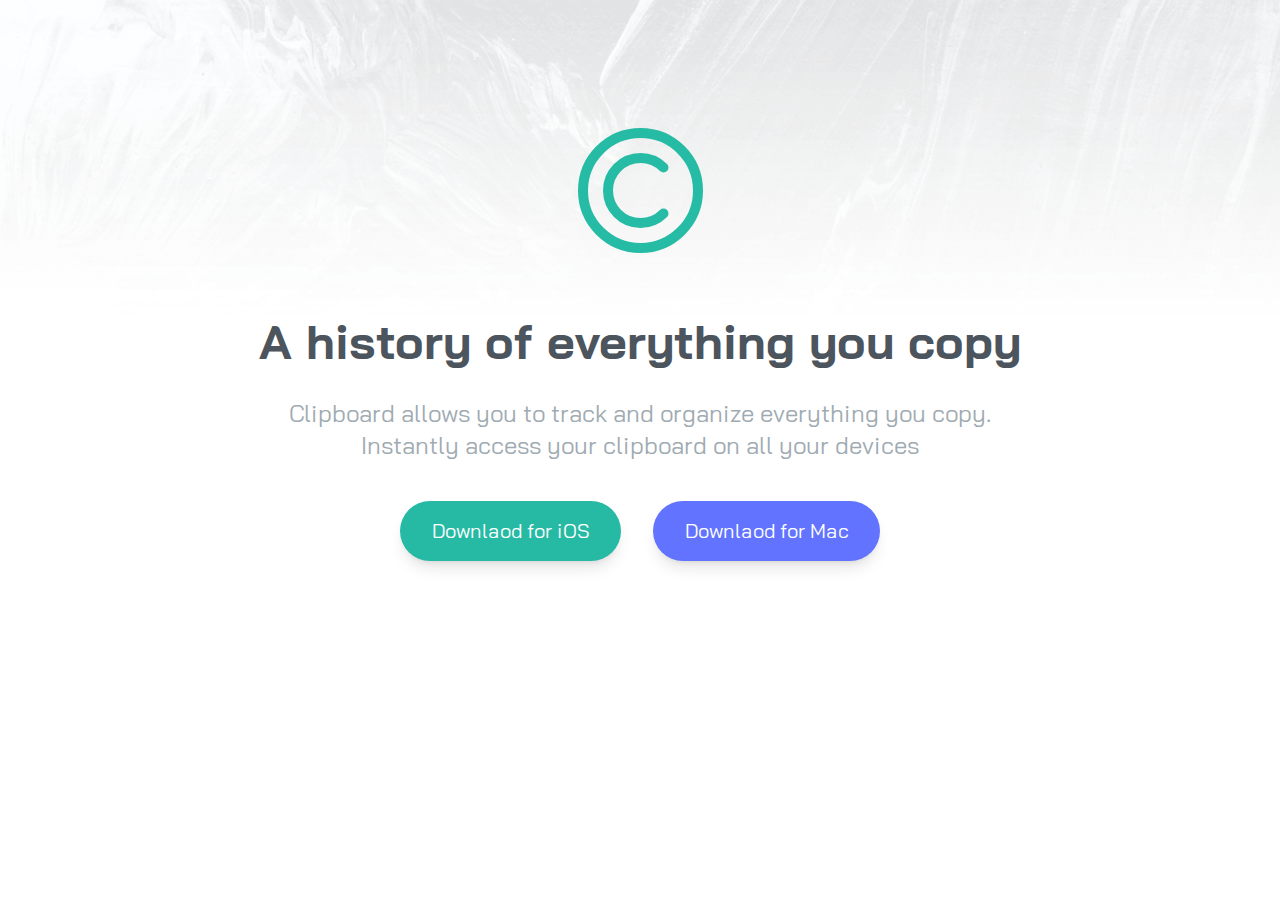
==== clipboard-app/index.html @ 3f44d4ac "Finished hero section of clipboard app" ====
<!doctype html>
<html lang="en">
<head>
    <meta charset="UTF-8">
    <meta name="viewport"
          content="width=device-width, user-scalable=no, initial-scale=1.0, maximum-scale=1.0, minimum-scale=1.0">
    <meta http-equiv="X-UA-Compatible" content="ie=edge">
    <link
            href="https://fonts.googleapis.com/css2?family=Bai+Jamjuree:wght@400;600&display=swap"
            rel="stylesheet"
    />
    <link rel="stylesheet" href="./css/style.css">
    <title>Document</title>
</head>
<body>

<!-- Hero Section -->
<section id="hero">

    <div class="max-w-6xl px-10 pt-16 mb-40 text-center mx-auto">
        <img src="./images/logo.svg" alt="" class="mx-auto my-16">

        <h3 class="mb-8 text-4xl text-center text-darkGrayishBlue font-bold md:text-5xl">A history of everything you
            copy</h3>

        <p class="max-w-3xl mx-auto mb-10 text-2xl text-grayishBlue">
            Clipboard allows you to track and organize
            everything you copy. Instantly access your clipboard on all your
            devices
        </p>

        <!-- Hero Actions Container -->
        <div class="flex flex-col space-y-8 items-center justify-center md:flex-row md:space-y-0 md:space-x-8">
            <a href="#"
               class="w-full md:w-auto px-8 py-4 rounded-full shadow-lg bg-strongCyan text-white text-xl hover:opacity-80 duration-200">
                Downlaod for iOS
            </a>
            <a href="#"
               class="w-full md:w-auto px-8 py-4 rounded-full shadow-lg bg-lightBlue text-white text-xl hover:opacity-80 duration-200">
                Downlaod for Mac
            </a>
        </div>
    </div>


</section>

</body>
</html>
---- clipboard-app/css/style.css ----
/*
! tailwindcss v3.3.1 | MIT License | https://tailwindcss.com
*/

/*
1. Prevent padding and border from affecting element width. (https://github.com/mozdevs/cssremedy/issues/4)
2. Allow adding a border to an element by just adding a border-width. (https://github.com/tailwindcss/tailwindcss/pull/116)
*/

*,
::before,
::after {
  box-sizing: border-box;
  /* 1 */
  border-width: 0;
  /* 2 */
  border-style: solid;
  /* 2 */
  border-color: #e5e7eb;
  /* 2 */
}

::before,
::after {
  --tw-content: '';
}

/*
1. Use a consistent sensible line-height in all browsers.
2. Prevent adjustments of font size after orientation changes in iOS.
3. Use a more readable tab size.
4. Use the user's configured `sans` font-family by default.
5. Use the user's configured `sans` font-feature-settings by default.
6. Use the user's configured `sans` font-variation-settings by default.
*/

html {
  line-height: 1.5;
  /* 1 */
  -webkit-text-size-adjust: 100%;
  /* 2 */
  -moz-tab-size: 4;
  /* 3 */
  -o-tab-size: 4;
     tab-size: 4;
  /* 3 */
  font-family: Bai Jamjuree, sans-serif;
  /* 4 */
  font-feature-settings: normal;
  /* 5 */
  font-variation-settings: normal;
  /* 6 */
}

/*
1. Remove the margin in all browsers.
2. Inherit line-height from `html` so users can set them as a class directly on the `html` element.
*/

body {
  margin: 0;
  /* 1 */
  line-height: inherit;
  /* 2 */
}

/*
1. Add the correct height in Firefox.
2. Correct the inheritance of border color in Firefox. (https://bugzilla.mozilla.org/show_bug.cgi?id=190655)
3. Ensure horizontal rules are visible by default.
*/

hr {
  height: 0;
  /* 1 */
  color: inherit;
  /* 2 */
  border-top-width: 1px;
  /* 3 */
}

/*
Add the correct text decoration in Chrome, Edge, and Safari.
*/

abbr:where([title]) {
  -webkit-text-decoration: underline dotted;
          text-decoration: underline dotted;
}

/*
Remove the default font size and weight for headings.
*/

h1,
h2,
h3,
h4,
h5,
h6 {
  font-size: inherit;
  font-weight: inherit;
}

/*
Reset links to optimize for opt-in styling instead of opt-out.
*/

a {
  color: inherit;
  text-decoration: inherit;
}

/*
Add the correct font weight in Edge and Safari.
*/

b,
strong {
  font-weight: bolder;
}

/*
1. Use the user's configured `mono` font family by default.
2. Correct the odd `em` font sizing in all browsers.
*/

code,
kbd,
samp,
pre {
  font-family: ui-monospace, SFMono-Regular, Menlo, Monaco, Consolas, "Liberation Mono", "Courier New", monospace;
  /* 1 */
  font-size: 1em;
  /* 2 */
}

/*
Add the correct font size in all browsers.
*/

small {
  font-size: 80%;
}

/*
Prevent `sub` and `sup` elements from affecting the line height in all browsers.
*/

sub,
sup {
  font-size: 75%;
  line-height: 0;
  position: relative;
  vertical-align: baseline;
}

sub {
  bottom: -0.25em;
}

sup {
  top: -0.5em;
}

/*
1. Remove text indentation from table contents in Chrome and Safari. (https://bugs.chromium.org/p/chromium/issues/detail?id=999088, https://bugs.webkit.org/show_bug.cgi?id=201297)
2. Correct table border color inheritance in all Chrome and Safari. (https://bugs.chromium.org/p/chromium/issues/detail?id=935729, https://bugs.webkit.org/show_bug.cgi?id=195016)
3. Remove gaps between table borders by default.
*/

table {
  text-indent: 0;
  /* 1 */
  border-color: inherit;
  /* 2 */
  border-collapse: collapse;
  /* 3 */
}

/*
1. Change the font styles in all browsers.
2. Remove the margin in Firefox and Safari.
3. Remove default padding in all browsers.
*/

button,
input,
optgroup,
select,
textarea {
  font-family: inherit;
  /* 1 */
  font-size: 100%;
  /* 1 */
  font-weight: inherit;
  /* 1 */
  line-height: inherit;
  /* 1 */
  color: inherit;
  /* 1 */
  margin: 0;
  /* 2 */
  padding: 0;
  /* 3 */
}

/*
Remove the inheritance of text transform in Edge and Firefox.
*/

button,
select {
  text-transform: none;
}

/*
1. Correct the inability to style clickable types in iOS and Safari.
2. Remove default button styles.
*/

button,
[type='button'],
[type='reset'],
[type='submit'] {
  -webkit-appearance: button;
  /* 1 */
  background-color: transparent;
  /* 2 */
  background-image: none;
  /* 2 */
}

/*
Use the modern Firefox focus style for all focusable elements.
*/

:-moz-focusring {
  outline: auto;
}

/*
Remove the additional `:invalid` styles in Firefox. (https://github.com/mozilla/gecko-dev/blob/2f9eacd9d3d995c937b4251a5557d95d494c9be1/layout/style/res/forms.css#L728-L737)
*/

:-moz-ui-invalid {
  box-shadow: none;
}

/*
Add the correct vertical alignment in Chrome and Firefox.
*/

progress {
  vertical-align: baseline;
}

/*
Correct the cursor style of increment and decrement buttons in Safari.
*/

::-webkit-inner-spin-button,
::-webkit-outer-spin-button {
  height: auto;
}

/*
1. Correct the odd appearance in Chrome and Safari.
2. Correct the outline style in Safari.
*/

[type='search'] {
  -webkit-appearance: textfield;
  /* 1 */
  outline-offset: -2px;
  /* 2 */
}

/*
Remove the inner padding in Chrome and Safari on macOS.
*/

::-webkit-search-decoration {
  -webkit-appearance: none;
}

/*
1. Correct the inability to style clickable types in iOS and Safari.
2. Change font properties to `inherit` in Safari.
*/

::-webkit-file-upload-button {
  -webkit-appearance: button;
  /* 1 */
  font: inherit;
  /* 2 */
}

/*
Add the correct display in Chrome and Safari.
*/

summary {
  display: list-item;
}

/*
Removes the default spacing and border for appropriate elements.
*/

blockquote,
dl,
dd,
h1,
h2,
h3,
h4,
h5,
h6,
hr,
figure,
p,
pre {
  margin: 0;
}

fieldset {
  margin: 0;
  padding: 0;
}

legend {
  padding: 0;
}

ol,
ul,
menu {
  list-style: none;
  margin: 0;
  padding: 0;
}

/*
Prevent resizing textareas horizontally by default.
*/

textarea {
  resize: vertical;
}

/*
1. Reset the default placeholder opacity in Firefox. (https://github.com/tailwindlabs/tailwindcss/issues/3300)
2. Set the default placeholder color to the user's configured gray 400 color.
*/

input::-moz-placeholder, textarea::-moz-placeholder {
  opacity: 1;
  /* 1 */
  color: #9ca3af;
  /* 2 */
}

input::placeholder,
textarea::placeholder {
  opacity: 1;
  /* 1 */
  color: #9ca3af;
  /* 2 */
}

/*
Set the default cursor for buttons.
*/

button,
[role="button"] {
  cursor: pointer;
}

/*
Make sure disabled buttons don't get the pointer cursor.
*/

:disabled {
  cursor: default;
}

/*
1. Make replaced elements `display: block` by default. (https://github.com/mozdevs/cssremedy/issues/14)
2. Add `vertical-align: middle` to align replaced elements more sensibly by default. (https://github.com/jensimmons/cssremedy/issues/14#issuecomment-634934210)
   This can trigger a poorly considered lint error in some tools but is included by design.
*/

img,
svg,
video,
canvas,
audio,
iframe,
embed,
object {
  display: block;
  /* 1 */
  vertical-align: middle;
  /* 2 */
}

/*
Constrain images and videos to the parent width and preserve their intrinsic aspect ratio. (https://github.com/mozdevs/cssremedy/issues/14)
*/

img,
video {
  max-width: 100%;
  height: auto;
}

/* Make elements with the HTML hidden attribute stay hidden by default */

[hidden] {
  display: none;
}

*, ::before, ::after {
  --tw-border-spacing-x: 0;
  --tw-border-spacing-y: 0;
  --tw-translate-x: 0;
  --tw-translate-y: 0;
  --tw-rotate: 0;
  --tw-skew-x: 0;
  --tw-skew-y: 0;
  --tw-scale-x: 1;
  --tw-scale-y: 1;
  --tw-pan-x:  ;
  --tw-pan-y:  ;
  --tw-pinch-zoom:  ;
  --tw-scroll-snap-strictness: proximity;
  --tw-ordinal:  ;
  --tw-slashed-zero:  ;
  --tw-numeric-figure:  ;
  --tw-numeric-spacing:  ;
  --tw-numeric-fraction:  ;
  --tw-ring-inset:  ;
  --tw-ring-offset-width: 0px;
  --tw-ring-offset-color: #fff;
  --tw-ring-color: rgb(59 130 246 / 0.5);
  --tw-ring-offset-shadow: 0 0 #0000;
  --tw-ring-shadow: 0 0 #0000;
  --tw-shadow: 0 0 #0000;
  --tw-shadow-colored: 0 0 #0000;
  --tw-blur:  ;
  --tw-brightness:  ;
  --tw-contrast:  ;
  --tw-grayscale:  ;
  --tw-hue-rotate:  ;
  --tw-invert:  ;
  --tw-saturate:  ;
  --tw-sepia:  ;
  --tw-drop-shadow:  ;
  --tw-backdrop-blur:  ;
  --tw-backdrop-brightness:  ;
  --tw-backdrop-contrast:  ;
  --tw-backdrop-grayscale:  ;
  --tw-backdrop-hue-rotate:  ;
  --tw-backdrop-invert:  ;
  --tw-backdrop-opacity:  ;
  --tw-backdrop-saturate:  ;
  --tw-backdrop-sepia:  ;
}

::backdrop {
  --tw-border-spacing-x: 0;
  --tw-border-spacing-y: 0;
  --tw-translate-x: 0;
  --tw-translate-y: 0;
  --tw-rotate: 0;
  --tw-skew-x: 0;
  --tw-skew-y: 0;
  --tw-scale-x: 1;
  --tw-scale-y: 1;
  --tw-pan-x:  ;
  --tw-pan-y:  ;
  --tw-pinch-zoom:  ;
  --tw-scroll-snap-strictness: proximity;
  --tw-ordinal:  ;
  --tw-slashed-zero:  ;
  --tw-numeric-figure:  ;
  --tw-numeric-spacing:  ;
  --tw-numeric-fraction:  ;
  --tw-ring-inset:  ;
  --tw-ring-offset-width: 0px;
  --tw-ring-offset-color: #fff;
  --tw-ring-color: rgb(59 130 246 / 0.5);
  --tw-ring-offset-shadow: 0 0 #0000;
  --tw-ring-shadow: 0 0 #0000;
  --tw-shadow: 0 0 #0000;
  --tw-shadow-colored: 0 0 #0000;
  --tw-blur:  ;
  --tw-brightness:  ;
  --tw-contrast:  ;
  --tw-grayscale:  ;
  --tw-hue-rotate:  ;
  --tw-invert:  ;
  --tw-saturate:  ;
  --tw-sepia:  ;
  --tw-drop-shadow:  ;
  --tw-backdrop-blur:  ;
  --tw-backdrop-brightness:  ;
  --tw-backdrop-contrast:  ;
  --tw-backdrop-grayscale:  ;
  --tw-backdrop-hue-rotate:  ;
  --tw-backdrop-invert:  ;
  --tw-backdrop-opacity:  ;
  --tw-backdrop-saturate:  ;
  --tw-backdrop-sepia:  ;
}

.mx-auto {
  margin-left: auto;
  margin-right: auto;
}

.my-16 {
  margin-top: 4rem;
  margin-bottom: 4rem;
}

.mb-10 {
  margin-bottom: 2.5rem;
}

.mb-40 {
  margin-bottom: 10rem;
}

.mb-8 {
  margin-bottom: 2rem;
}

.flex {
  display: flex;
}

.w-full {
  width: 100%;
}

.max-w-3xl {
  max-width: 48rem;
}

.max-w-6xl {
  max-width: 72rem;
}

.flex-col {
  flex-direction: column;
}

.items-center {
  align-items: center;
}

.justify-center {
  justify-content: center;
}

.space-y-8 > :not([hidden]) ~ :not([hidden]) {
  --tw-space-y-reverse: 0;
  margin-top: calc(2rem * calc(1 - var(--tw-space-y-reverse)));
  margin-bottom: calc(2rem * var(--tw-space-y-reverse));
}

.rounded-full {
  border-radius: 9999px;
}

.bg-lightBlue {
  --tw-bg-opacity: 1;
  background-color: hsl(233 100% 69% / var(--tw-bg-opacity));
}

.bg-strongCyan {
  --tw-bg-opacity: 1;
  background-color: hsl(171 66% 44% / var(--tw-bg-opacity));
}

.px-10 {
  padding-left: 2.5rem;
  padding-right: 2.5rem;
}

.px-8 {
  padding-left: 2rem;
  padding-right: 2rem;
}

.py-4 {
  padding-top: 1rem;
  padding-bottom: 1rem;
}

.pt-16 {
  padding-top: 4rem;
}

.text-center {
  text-align: center;
}

.text-2xl {
  font-size: 1.5rem;
  line-height: 2rem;
}

.text-4xl {
  font-size: 2.25rem;
  line-height: 2.5rem;
}

.text-xl {
  font-size: 1.25rem;
  line-height: 1.75rem;
}

.font-bold {
  font-weight: 700;
}

.text-darkGrayishBlue {
  --tw-text-opacity: 1;
  color: hsl(210 10% 33% / var(--tw-text-opacity));
}

.text-grayishBlue {
  --tw-text-opacity: 1;
  color: hsl(201 11% 66% / var(--tw-text-opacity));
}

.text-white {
  --tw-text-opacity: 1;
  color: rgb(255 255 255 / var(--tw-text-opacity));
}

.shadow-lg {
  --tw-shadow: 0 10px 15px -3px rgb(0 0 0 / 0.1), 0 4px 6px -4px rgb(0 0 0 / 0.1);
  --tw-shadow-colored: 0 10px 15px -3px var(--tw-shadow-color), 0 4px 6px -4px var(--tw-shadow-color);
  box-shadow: var(--tw-ring-offset-shadow, 0 0 #0000), var(--tw-ring-shadow, 0 0 #0000), var(--tw-shadow);
}

.duration-200 {
  transition-duration: 200ms;
}

body {
  background-image: url("../images/bg-header-desktop.png");
  background-repeat: no-repeat;
  background-size: contain;
}

@media(max-width: 567px) {
  body {
    background-image: url("../images/bg-header-mobile.png");
  }
}

.hover\:opacity-80:hover {
  opacity: 0.8;
}

@media (min-width: 768px) {
  .md\:w-auto {
    width: auto;
  }

  .md\:flex-row {
    flex-direction: row;
  }

  .md\:space-x-8 > :not([hidden]) ~ :not([hidden]) {
    --tw-space-x-reverse: 0;
    margin-right: calc(2rem * var(--tw-space-x-reverse));
    margin-left: calc(2rem * calc(1 - var(--tw-space-x-reverse)));
  }

  .md\:space-y-0 > :not([hidden]) ~ :not([hidden]) {
    --tw-space-y-reverse: 0;
    margin-top: calc(0px * calc(1 - var(--tw-space-y-reverse)));
    margin-bottom: calc(0px * var(--tw-space-y-reverse));
  }

  .md\:text-5xl {
    font-size: 3rem;
    line-height: 1;
  }
}
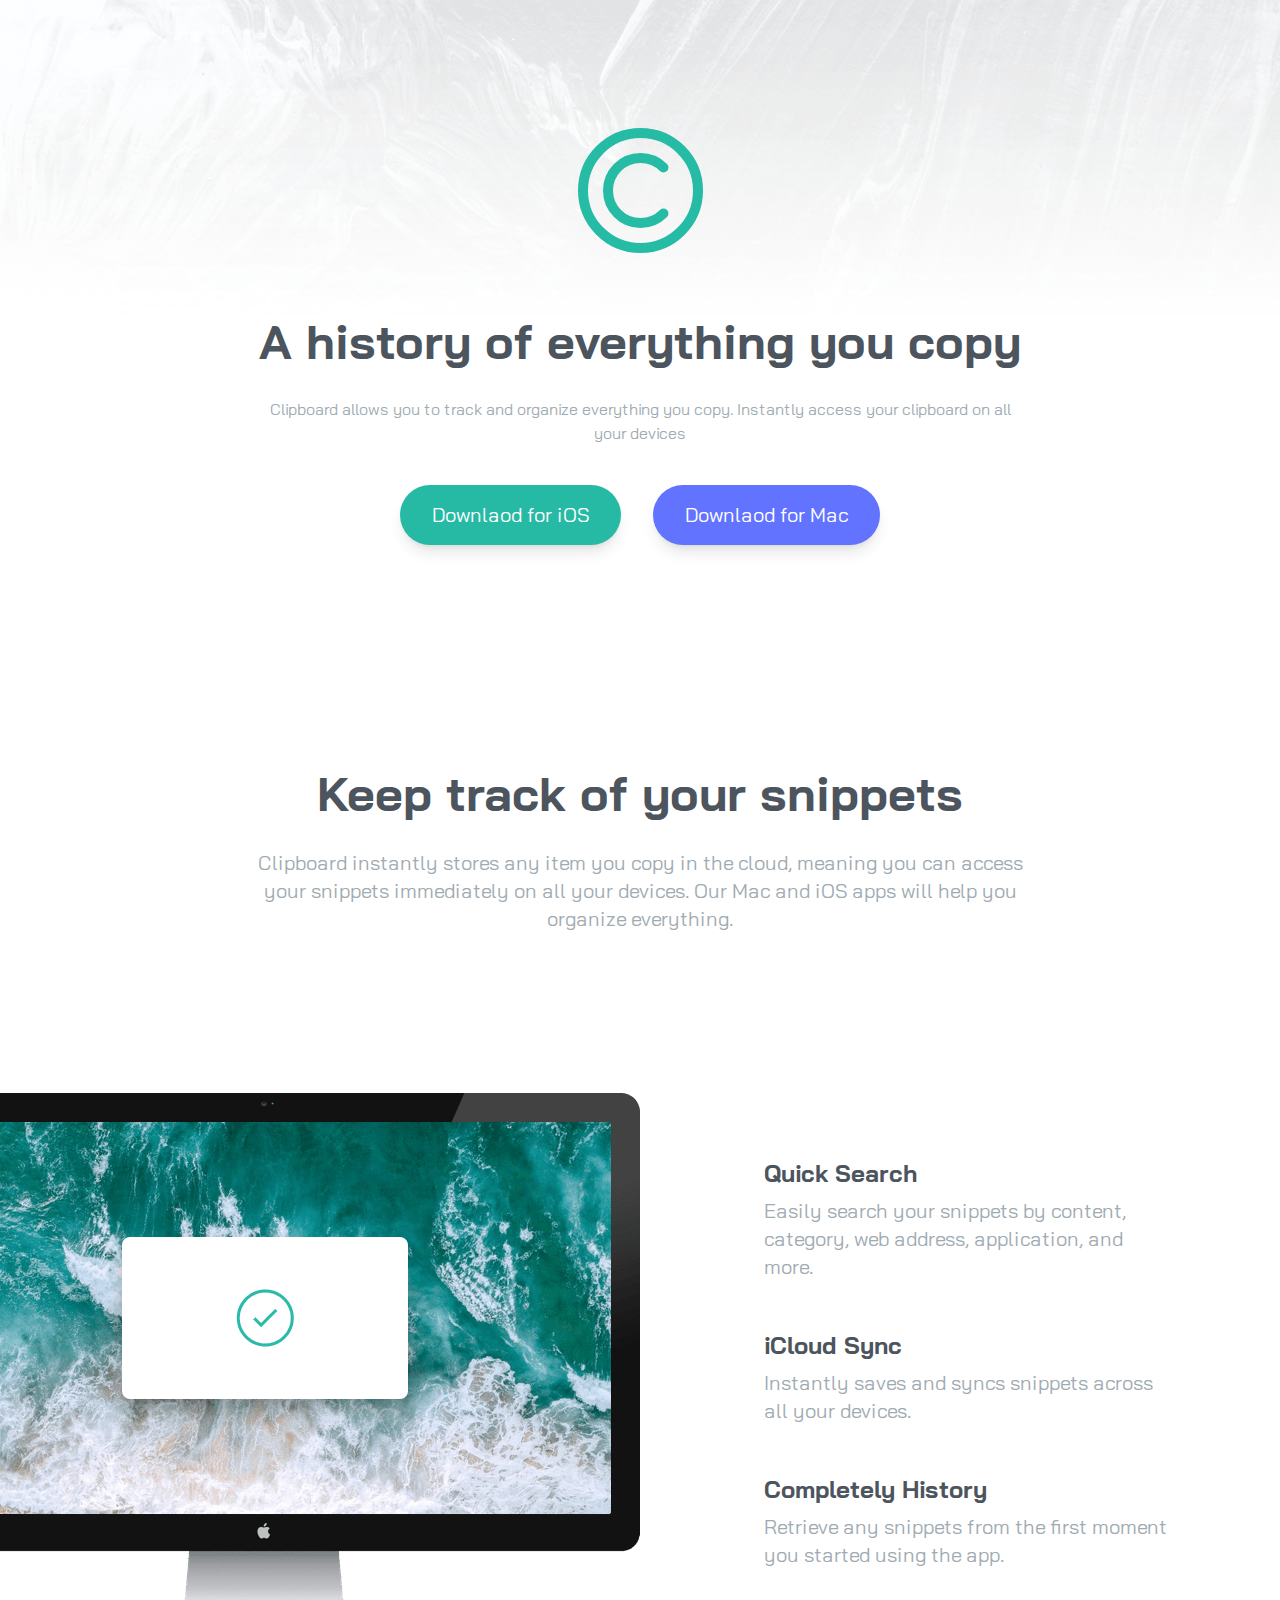
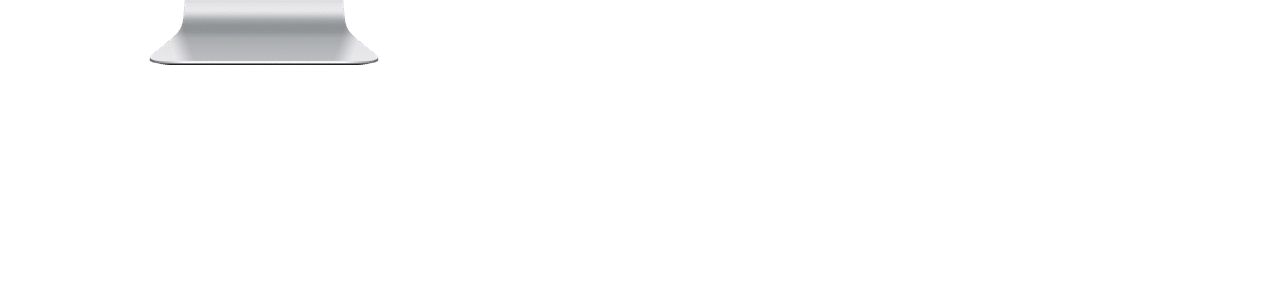
==== commit c208c6fe: "Finished snippets and features section" ====
--- a/clipboard-app/index.html
+++ b/clipboard-app/index.html
@@ -17,20 +17,20 @@
 <!-- Hero Section -->
 <section id="hero">
 
-    <div class="max-w-6xl px-10 pt-16 mb-40 text-center mx-auto">
+    <div class="section-container mb-40">
         <img src="./images/logo.svg" alt="" class="mx-auto my-16">
 
-        <h3 class="mb-8 text-4xl text-center text-darkGrayishBlue font-bold md:text-5xl">A history of everything you
+        <h3>A history of everything you
             copy</h3>
 
-        <p class="max-w-3xl mx-auto mb-10 text-2xl text-grayishBlue">
+        <p class="section-content mb-10">
             Clipboard allows you to track and organize
             everything you copy. Instantly access your clipboard on all your
             devices
         </p>
 
         <!-- Hero Actions Container -->
-        <div class="flex flex-col space-y-8 items-center justify-center md:flex-row md:space-y-0 md:space-x-8">
+        <div class="actions-container">
             <a href="#"
                class="w-full md:w-auto px-8 py-4 rounded-full shadow-lg bg-strongCyan text-white text-xl hover:opacity-80 duration-200">
                 Downlaod for iOS
@@ -41,7 +41,56 @@
             </a>
         </div>
     </div>
+</section>
 
+<!-- Snippets Section -->
+<section id="snippets">
+<div class="section-container my-20">
+    <h3>Keep track of your snippets</h3>
+    <p class="section-content mb-24 text-xl">
+        Clipboard instantly stores any item you copy in the cloud, meaning you
+        can access your snippets immediately on all your devices. Our Mac and
+        iOS apps will help you organize everything.
+    </p>
+</div>
+</section>
+
+<!-- Features Section -->
+<section id="features">
+    <div class="section-container my-20">
+        <div class="relative flex flex-col md:flex-row md:space-x-32">
+
+            <!-- Image -->
+            <div class="md:w-1/2">
+                <img src="images/image-computer.png" alt="Computer" class="md:absolute top-0 right-[50%]"></img>
+            </div>
+
+            <!-- Items -->
+            <div class="flex flex-col mt-16 mb-24 space-y-12 text-xl md:w-1/2 md:mb-60 md text-left md:pl-16">
+                <div class="mx-auto">
+                    <h5>Quick Search</h5>
+                    <p class="max-w-md text-grayishBlue">
+                        Easily search your snippets by content, category, web address,
+                        application, and more.
+                    </p>
+                </div>
+                <div class="mx-auto">
+                    <h5>iCloud Sync</h5>
+                    <p class="max-w-md text-grayishBlue">
+                        Instantly saves and syncs snippets across all your devices.
+                    </p>
+                </div>
+                <div class="mx-auto">
+                    <h5>Completely History</h5>
+                    <p class="max-w-md text-grayishBlue">
+                        Retrieve any snippets from the first moment you started using
+                        the app.
+                    </p>
+                </div>
+            </div>
+
+        </div>
+    </div>
 
 </section>
 
--- a/clipboard-app/css/style.css
+++ b/clipboard-app/css/style.css
@@ -420,6 +420,32 @@
 
 [hidden] {
   display: none;
+}
+
+h3 {
+  margin-bottom: 2rem;
+  text-align: center;
+  font-size: 2.25rem;
+  line-height: 2.5rem;
+  font-weight: 700;
+  --tw-text-opacity: 1;
+  color: hsl(210 10% 33% / var(--tw-text-opacity));
+}
+
+@media (min-width: 768px) {
+  h3 {
+    font-size: 3rem;
+    line-height: 1;
+  }
+}
+
+h5 {
+  margin-bottom: 0.5rem;
+  font-size: 1.5rem;
+  line-height: 2rem;
+  font-weight: 700;
+  --tw-text-opacity: 1;
+  color: hsl(210 10% 33% / var(--tw-text-opacity));
 }
 
 *, ::before, ::after {
@@ -516,6 +542,18 @@
   --tw-backdrop-sepia:  ;
 }
 
+.relative {
+  position: relative;
+}
+
+.right-\[50\%\] {
+  right: 50%;
+}
+
+.top-0 {
+  top: 0px;
+}
+
 .mx-auto {
   margin-left: auto;
   margin-right: auto;
@@ -526,16 +564,25 @@
   margin-bottom: 4rem;
 }
 
+.my-20 {
+  margin-top: 5rem;
+  margin-bottom: 5rem;
+}
+
 .mb-10 {
   margin-bottom: 2.5rem;
 }
 
+.mb-24 {
+  margin-bottom: 6rem;
+}
+
 .mb-40 {
   margin-bottom: 10rem;
 }
 
-.mb-8 {
-  margin-bottom: 2rem;
+.mt-16 {
+  margin-top: 4rem;
 }
 
 .flex {
@@ -546,30 +593,18 @@
   width: 100%;
 }
 
-.max-w-3xl {
-  max-width: 48rem;
-}
-
-.max-w-6xl {
-  max-width: 72rem;
+.max-w-md {
+  max-width: 28rem;
 }
 
 .flex-col {
   flex-direction: column;
 }
 
-.items-center {
-  align-items: center;
-}
-
-.justify-center {
-  justify-content: center;
-}
-
-.space-y-8 > :not([hidden]) ~ :not([hidden]) {
+.space-y-12 > :not([hidden]) ~ :not([hidden]) {
   --tw-space-y-reverse: 0;
-  margin-top: calc(2rem * calc(1 - var(--tw-space-y-reverse)));
-  margin-bottom: calc(2rem * var(--tw-space-y-reverse));
+  margin-top: calc(3rem * calc(1 - var(--tw-space-y-reverse)));
+  margin-bottom: calc(3rem * var(--tw-space-y-reverse));
 }
 
 .rounded-full {
@@ -586,11 +621,6 @@
   background-color: hsl(171 66% 44% / var(--tw-bg-opacity));
 }
 
-.px-10 {
-  padding-left: 2.5rem;
-  padding-right: 2.5rem;
-}
-
 .px-8 {
   padding-left: 2rem;
   padding-right: 2rem;
@@ -601,36 +631,13 @@
   padding-bottom: 1rem;
 }
 
-.pt-16 {
-  padding-top: 4rem;
-}
-
-.text-center {
-  text-align: center;
-}
-
-.text-2xl {
-  font-size: 1.5rem;
-  line-height: 2rem;
-}
-
-.text-4xl {
-  font-size: 2.25rem;
-  line-height: 2.5rem;
+.text-left {
+  text-align: left;
 }
 
 .text-xl {
   font-size: 1.25rem;
   line-height: 1.75rem;
-}
-
-.font-bold {
-  font-weight: 700;
-}
-
-.text-darkGrayishBlue {
-  --tw-text-opacity: 1;
-  color: hsl(210 10% 33% / var(--tw-text-opacity));
 }
 
 .text-grayishBlue {
@@ -659,39 +666,90 @@
   background-size: contain;
 }
 
-@media(max-width: 567px) {
+@media (max-width: 567px) {
   body {
     background-image: url("../images/bg-header-mobile.png");
   }
 }
 
-.hover\:opacity-80:hover {
-  opacity: 0.8;
+.section-container {
+  margin-left: auto;
+  margin-right: auto;
+  max-width: 72rem;
+  padding-left: 2.5rem;
+  padding-right: 2.5rem;
+  padding-top: 4rem;
+  text-align: center;
+}
+
+.section-content {
+  margin-left: auto;
+  margin-right: auto;
+  max-width: 48rem;
+  --tw-text-opacity: 1;
+  color: hsl(201 11% 66% / var(--tw-text-opacity));
+}
+
+.actions-container {
+  display: flex;
+  flex-direction: column;
+  align-items: center;
+  justify-content: center;
+}
+
+.actions-container > :not([hidden]) ~ :not([hidden]) {
+  --tw-space-y-reverse: 0;
+  margin-top: calc(2rem * calc(1 - var(--tw-space-y-reverse)));
+  margin-bottom: calc(2rem * var(--tw-space-y-reverse));
 }
 
 @media (min-width: 768px) {
-  .md\:w-auto {
-    width: auto;
-  }
-
-  .md\:flex-row {
+  .actions-container {
     flex-direction: row;
   }
 
-  .md\:space-x-8 > :not([hidden]) ~ :not([hidden]) {
+  .actions-container > :not([hidden]) ~ :not([hidden]) {
+    --tw-space-y-reverse: 0;
+    margin-top: calc(0px * calc(1 - var(--tw-space-y-reverse)));
+    margin-bottom: calc(0px * var(--tw-space-y-reverse));
     --tw-space-x-reverse: 0;
     margin-right: calc(2rem * var(--tw-space-x-reverse));
     margin-left: calc(2rem * calc(1 - var(--tw-space-x-reverse)));
   }
-
-  .md\:space-y-0 > :not([hidden]) ~ :not([hidden]) {
-    --tw-space-y-reverse: 0;
-    margin-top: calc(0px * calc(1 - var(--tw-space-y-reverse)));
-    margin-bottom: calc(0px * var(--tw-space-y-reverse));
-  }
-
-  .md\:text-5xl {
-    font-size: 3rem;
-    line-height: 1;
+}
+
+.hover\:opacity-80:hover {
+  opacity: 0.8;
+}
+
+@media (min-width: 768px) {
+  .md\:absolute {
+    position: absolute;
+  }
+
+  .md\:mb-60 {
+    margin-bottom: 15rem;
+  }
+
+  .md\:w-1\/2 {
+    width: 50%;
+  }
+
+  .md\:w-auto {
+    width: auto;
+  }
+
+  .md\:flex-row {
+    flex-direction: row;
+  }
+
+  .md\:space-x-32 > :not([hidden]) ~ :not([hidden]) {
+    --tw-space-x-reverse: 0;
+    margin-right: calc(8rem * var(--tw-space-x-reverse));
+    margin-left: calc(8rem * calc(1 - var(--tw-space-x-reverse)));
+  }
+
+  .md\:pl-16 {
+    padding-left: 4rem;
   }
 }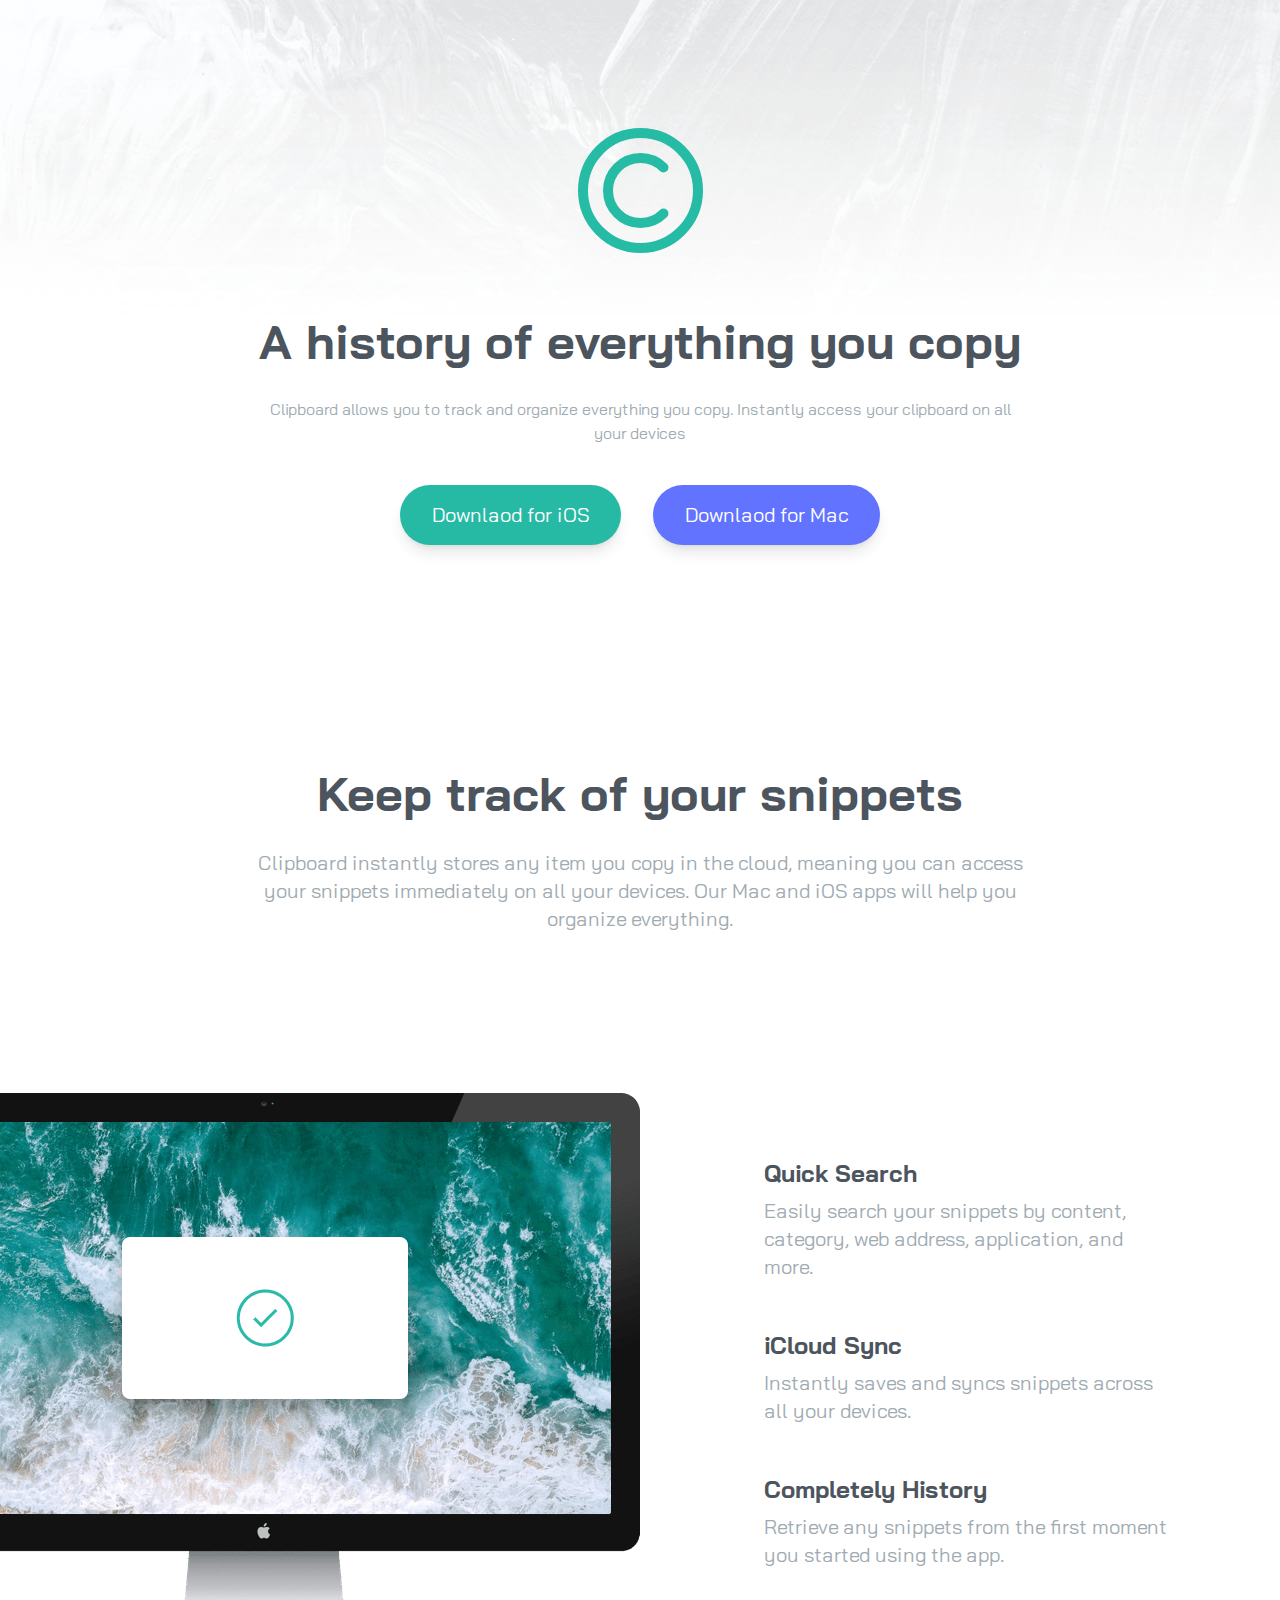
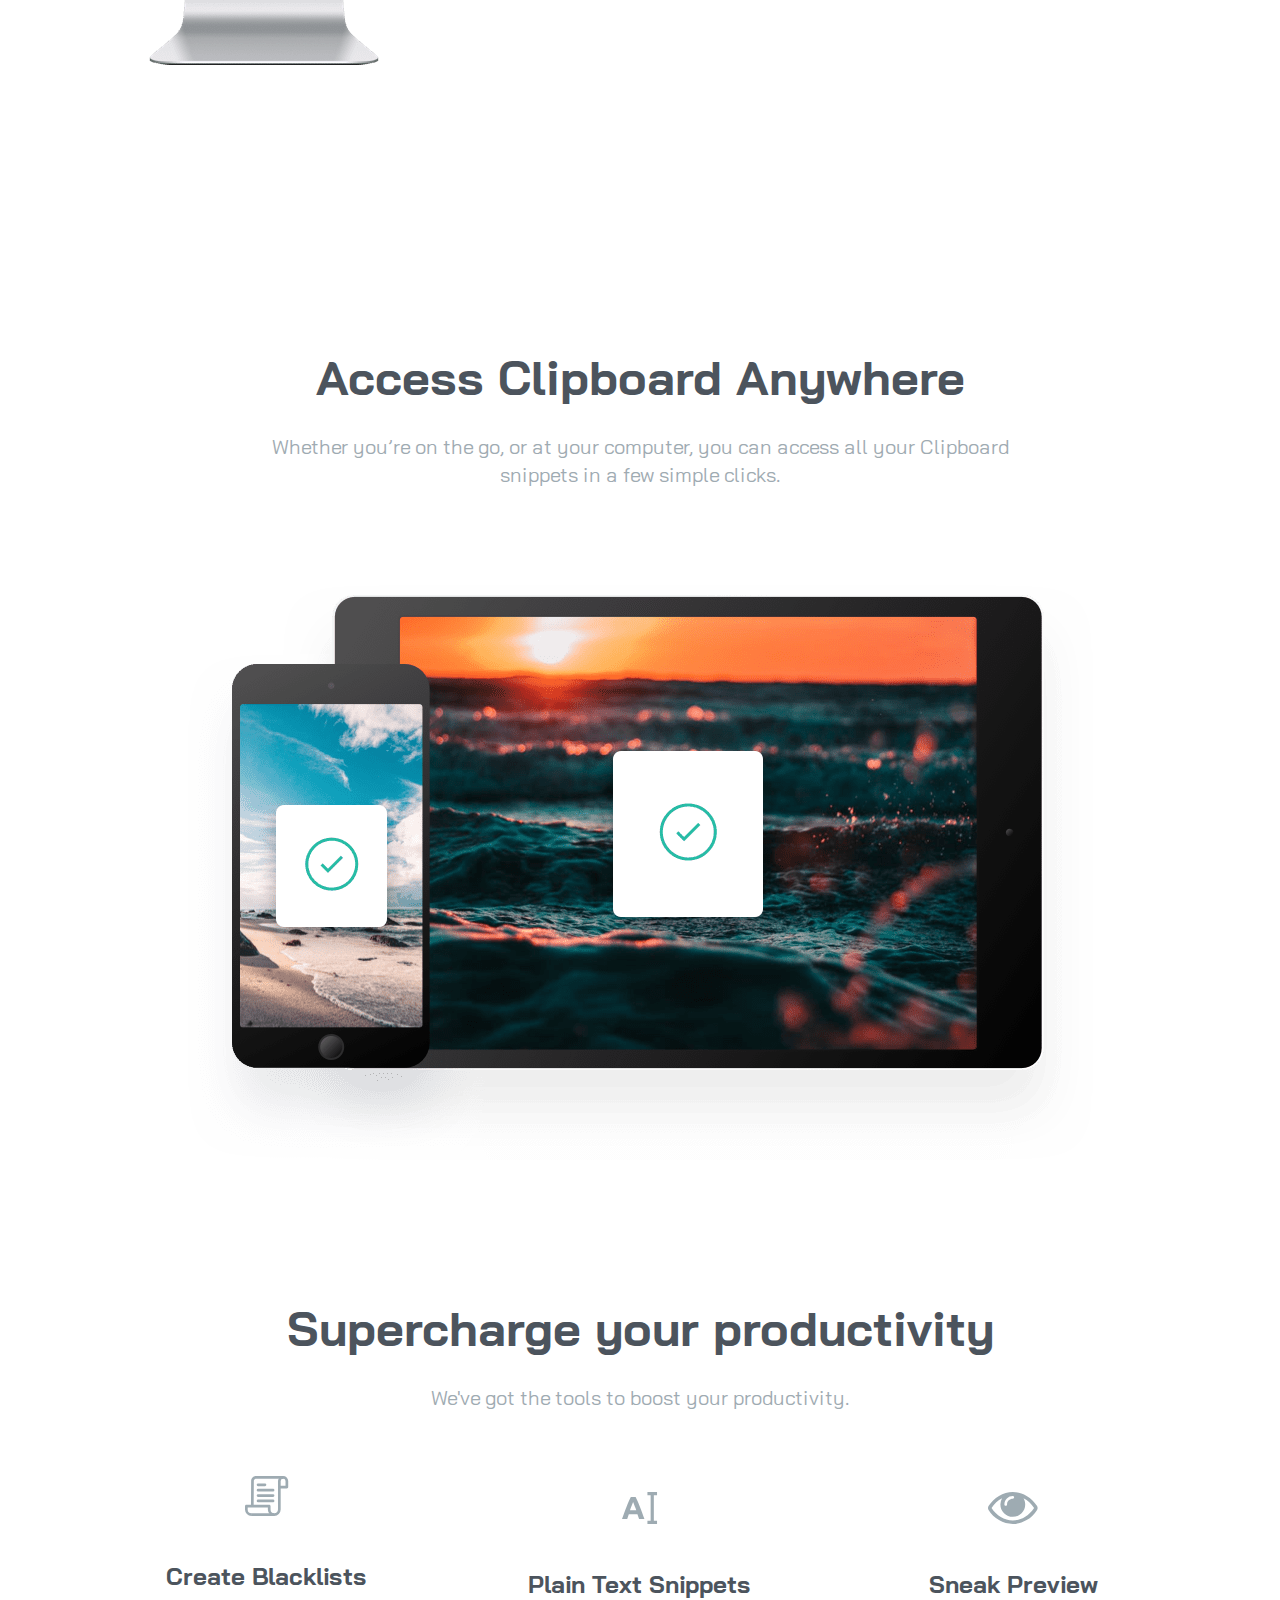
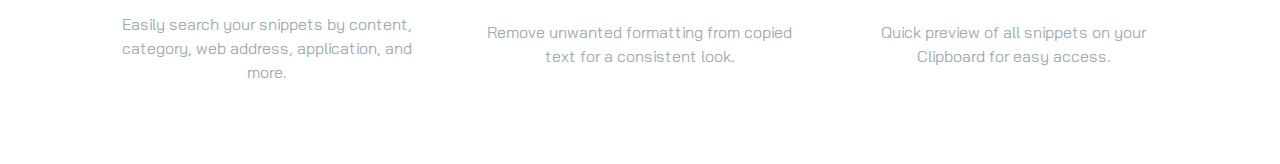
==== commit 4cc4be86: "Finished supercharge section" ====
--- a/clipboard-app/index.html
+++ b/clipboard-app/index.html
@@ -66,7 +66,7 @@
             </div>
 
             <!-- Items -->
-            <div class="flex flex-col mt-16 mb-24 space-y-12 text-xl md:w-1/2 md:mb-60 md text-left md:pl-16">
+            <div class="flex flex-col mt-16 mb-24 space-y-12 text-xl md:w-1/2 md:mb-60 md:text-left md:pl-16">
                 <div class="mx-auto">
                     <h5>Quick Search</h5>
                     <p class="max-w-md text-grayishBlue">
@@ -94,5 +94,62 @@
 
 </section>
 
+<!-- Access Section -->
+<section id="access">
+    <div class="section-container my-20">
+        <h3>Access Clipboard Anywhere</h3>
+        <p class="section-content mb-24 text-xl">
+            Whether you’re on the go, or at your computer, you can access all your
+            Clipboard snippets in a few simple clicks.
+        </p>
+
+        <img src="images/image-devices.png" alt="Devices image" class="mx-auto">
+    </div>
+</section>
+
+<!-- Supercharge section -->
+<section id="supercharge">
+    <div class="section-container my-20">
+        <h3>Supercharge your productivity</h3>
+        <p class="section-content mb-16 text-xl">
+            We've got the tools to boost your productivity.
+        </p>
+
+        <!-- Items Container -->
+        <div class="flex flex-col items-center justify-between space-y-16 md:flex-row md:space-y-0 md:space-x-12">
+
+            <!-- Item 1 -->
+            <div class="flex flex-col items-center space-y-5">
+                <img src="images/icon-blacklist.svg" alt="Feature icon" class="mb-6">
+                <h5>Create Blacklists</h5>
+                <p class="max-w-md text-grayishBlue">
+                    Easily search your snippets by content, category, web address,
+                    application, and more.
+                </p>
+            </div>
+
+            <!-- Item 2 -->
+            <div class="flex flex-col items-center space-y-5">
+                <img src="images/icon-text.svg" alt="Blacklist icon" class="mb-6">
+                <h5>Plain Text Snippets</h5>
+                <p class="max-w-md text-grayishBlue">
+                    Remove unwanted formatting from copied text for a consistent look.
+                </p>
+            </div>
+
+            <!-- Item 3 -->
+            <div class="flex flex-col items-center space-y-5">
+                <img src="images/icon-preview.svg" alt="Blacklist icon" class="mb-6">
+                <h5>Sneak Preview</h5>
+                <p class="max-w-md text-grayishBlue">
+                    Quick preview of all snippets on your Clipboard for easy access.
+                </p>
+            </div>
+
+        </div>
+
+    </div>
+</section>
+
 </body>
 </html>--- a/clipboard-app/css/style.css
+++ b/clipboard-app/css/style.css
@@ -585,6 +585,14 @@
   margin-top: 4rem;
 }
 
+.mb-16 {
+  margin-bottom: 4rem;
+}
+
+.mb-6 {
+  margin-bottom: 1.5rem;
+}
+
 .flex {
   display: flex;
 }
@@ -599,12 +607,32 @@
 
 .flex-col {
   flex-direction: column;
+}
+
+.items-center {
+  align-items: center;
+}
+
+.justify-between {
+  justify-content: space-between;
 }
 
 .space-y-12 > :not([hidden]) ~ :not([hidden]) {
   --tw-space-y-reverse: 0;
   margin-top: calc(3rem * calc(1 - var(--tw-space-y-reverse)));
   margin-bottom: calc(3rem * var(--tw-space-y-reverse));
+}
+
+.space-y-16 > :not([hidden]) ~ :not([hidden]) {
+  --tw-space-y-reverse: 0;
+  margin-top: calc(4rem * calc(1 - var(--tw-space-y-reverse)));
+  margin-bottom: calc(4rem * var(--tw-space-y-reverse));
+}
+
+.space-y-5 > :not([hidden]) ~ :not([hidden]) {
+  --tw-space-y-reverse: 0;
+  margin-top: calc(1.25rem * calc(1 - var(--tw-space-y-reverse)));
+  margin-bottom: calc(1.25rem * var(--tw-space-y-reverse));
 }
 
 .rounded-full {
@@ -749,7 +777,23 @@
     margin-left: calc(8rem * calc(1 - var(--tw-space-x-reverse)));
   }
 
+  .md\:space-x-12 > :not([hidden]) ~ :not([hidden]) {
+    --tw-space-x-reverse: 0;
+    margin-right: calc(3rem * var(--tw-space-x-reverse));
+    margin-left: calc(3rem * calc(1 - var(--tw-space-x-reverse)));
+  }
+
+  .md\:space-y-0 > :not([hidden]) ~ :not([hidden]) {
+    --tw-space-y-reverse: 0;
+    margin-top: calc(0px * calc(1 - var(--tw-space-y-reverse)));
+    margin-bottom: calc(0px * var(--tw-space-y-reverse));
+  }
+
   .md\:pl-16 {
     padding-left: 4rem;
   }
+
+  .md\:text-left {
+    text-align: left;
+  }
 }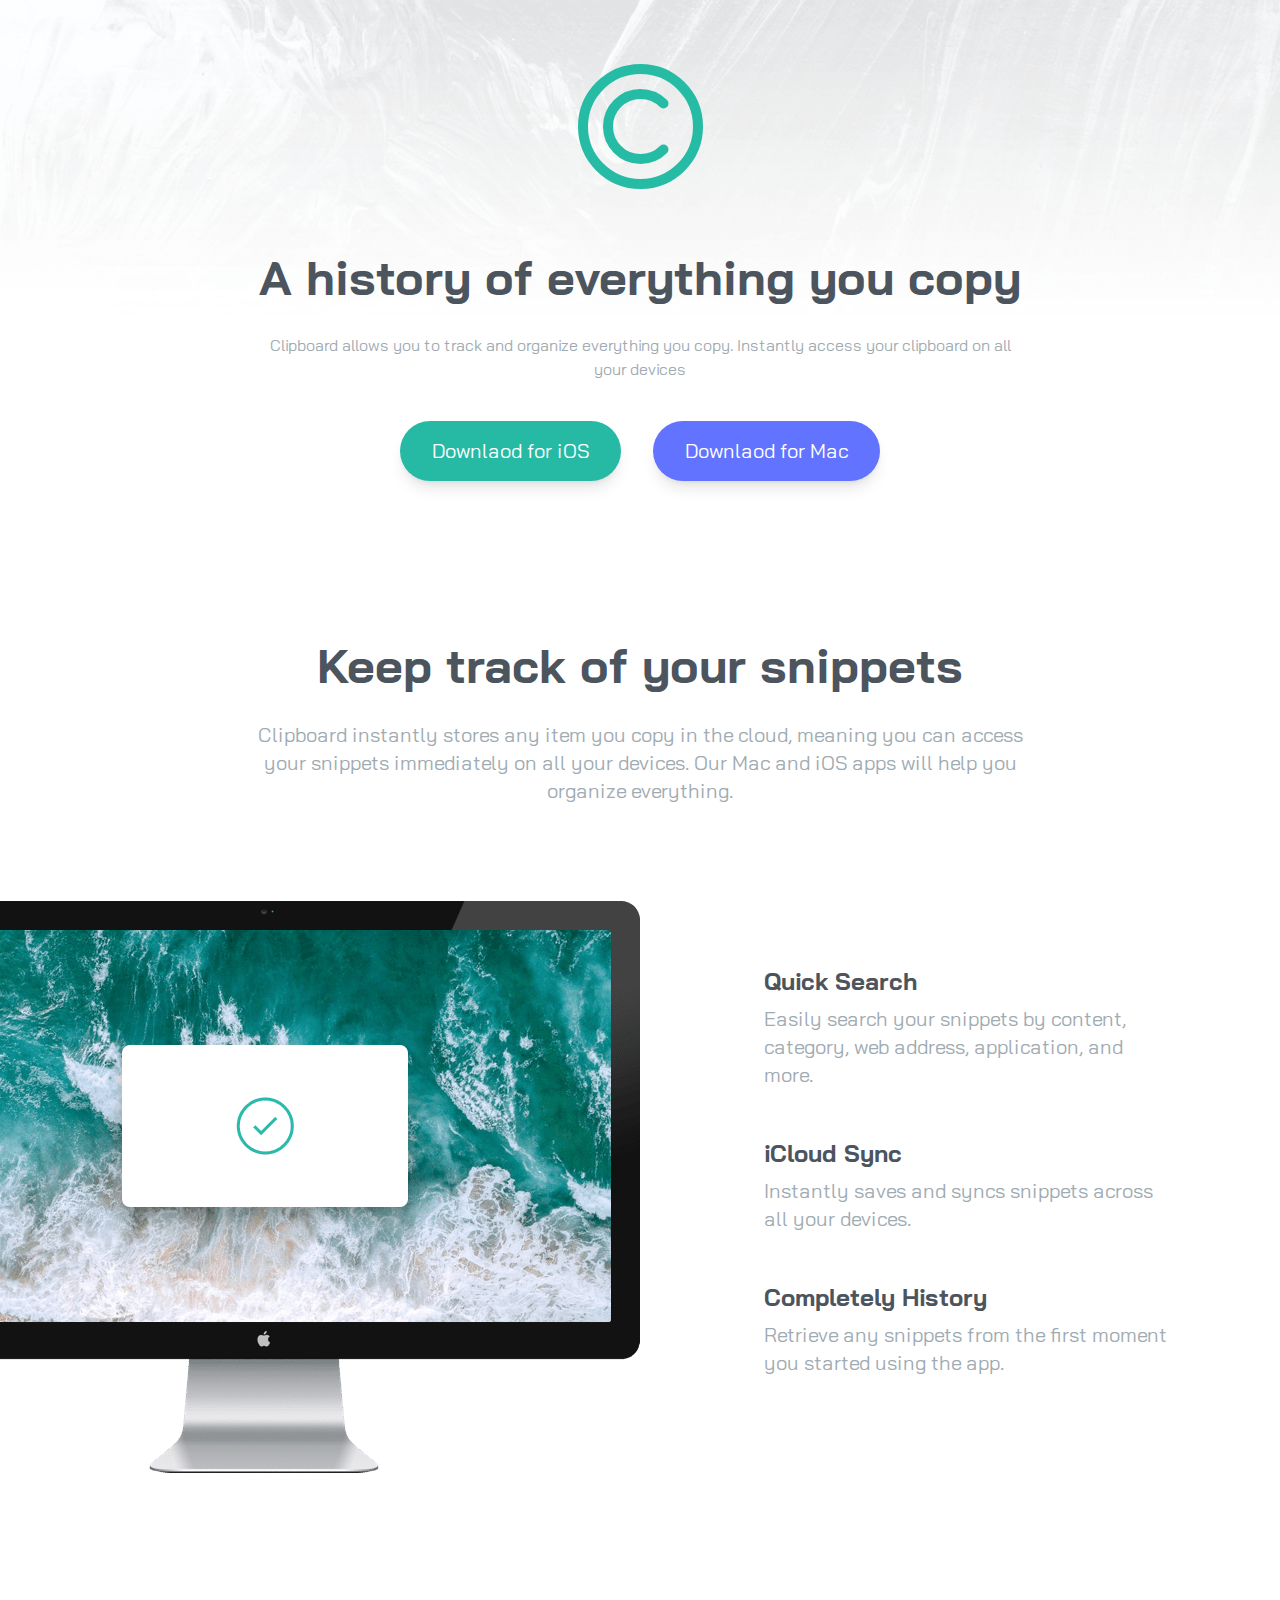
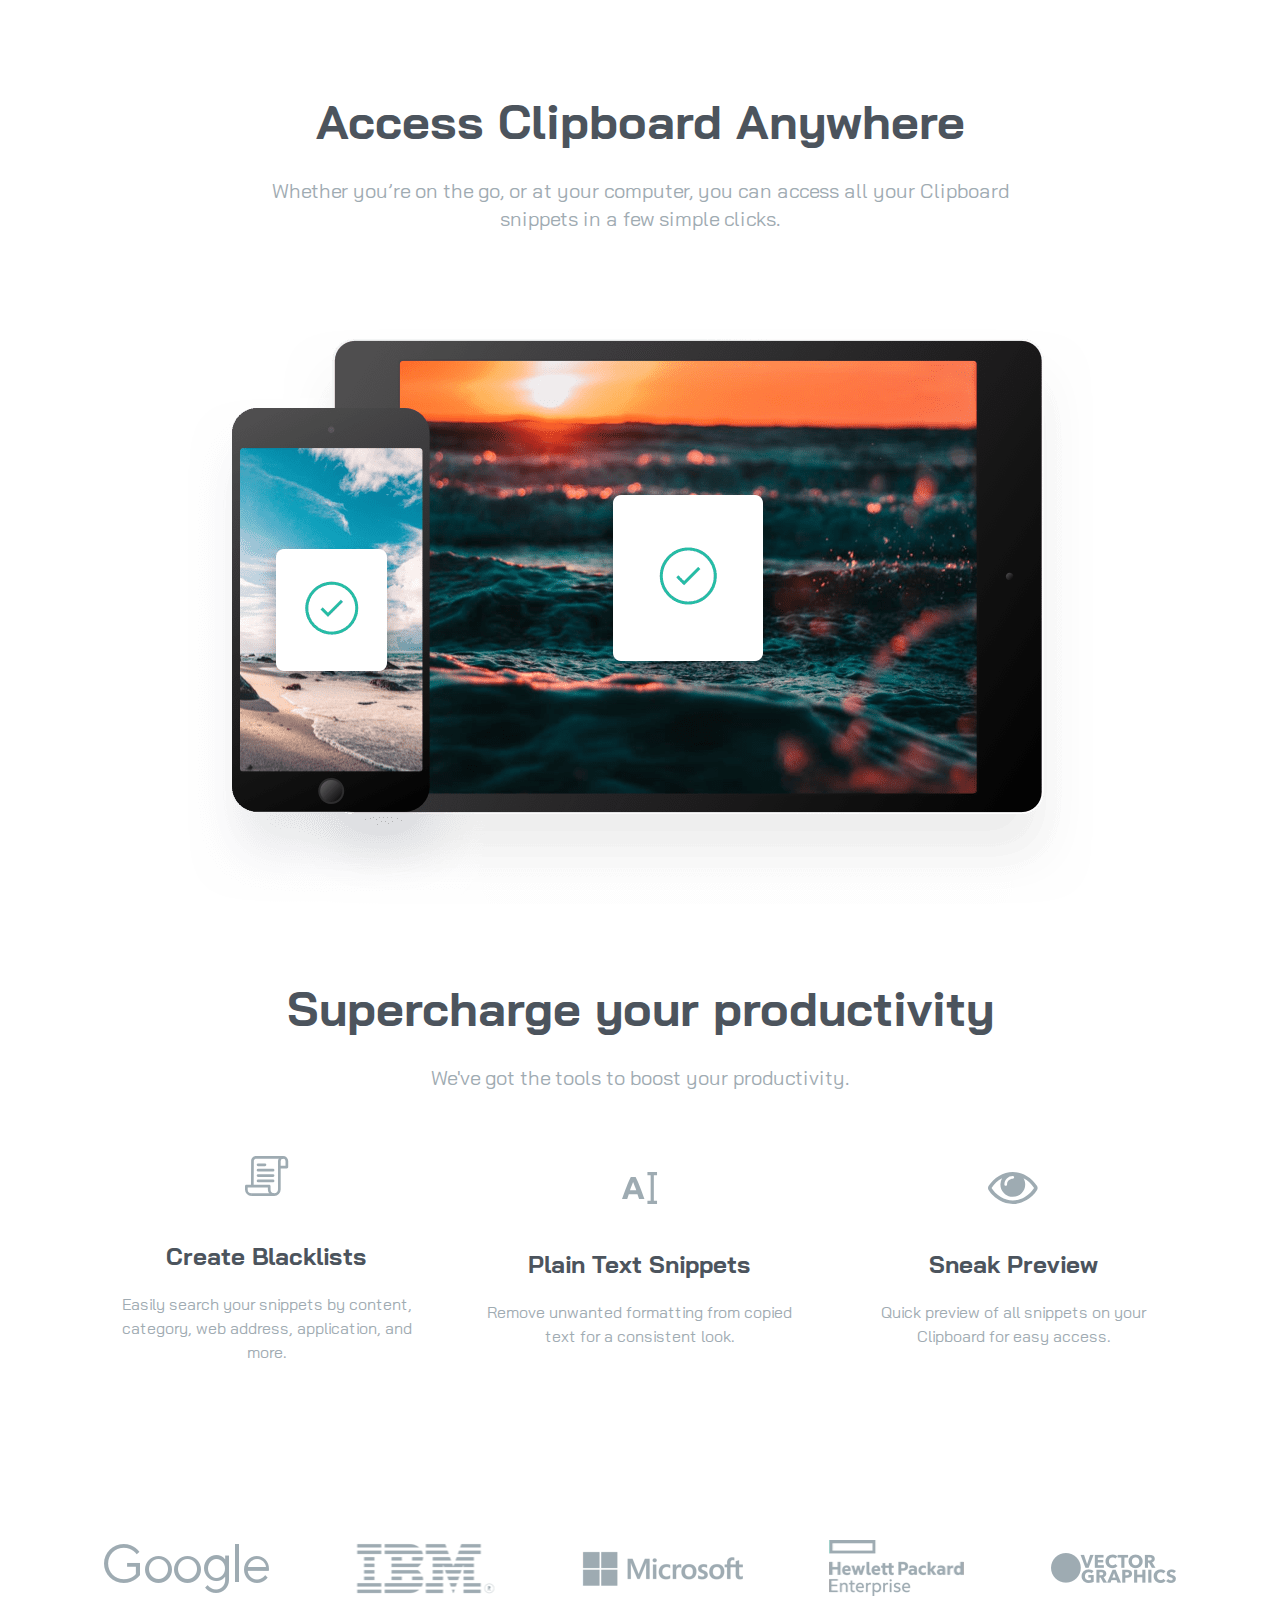
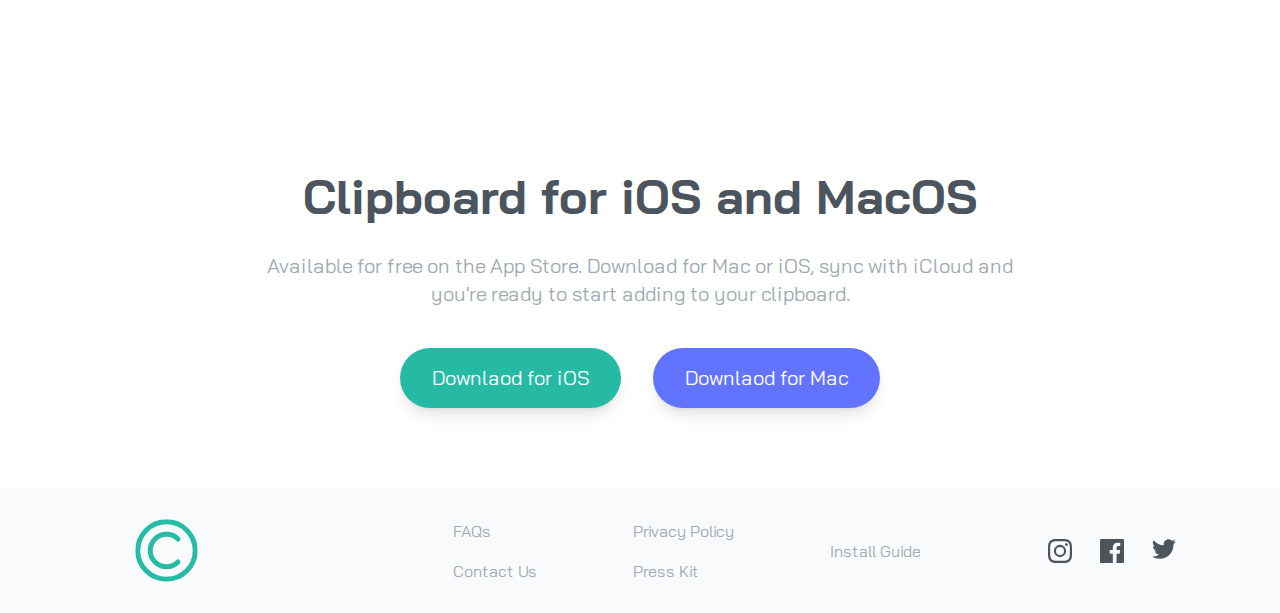
==== commit 86b817f3: "Finished footer of clipboard app" ====
--- a/clipboard-app/index.html
+++ b/clipboard-app/index.html
@@ -45,14 +45,14 @@
 
 <!-- Snippets Section -->
 <section id="snippets">
-<div class="section-container my-20">
-    <h3>Keep track of your snippets</h3>
-    <p class="section-content mb-24 text-xl">
-        Clipboard instantly stores any item you copy in the cloud, meaning you
-        can access your snippets immediately on all your devices. Our Mac and
-        iOS apps will help you organize everything.
-    </p>
-</div>
+    <div class="section-container my-20">
+        <h3>Keep track of your snippets</h3>
+        <p class="section-content mb-24 text-xl">
+            Clipboard instantly stores any item you copy in the cloud, meaning you
+            can access your snippets immediately on all your devices. Our Mac and
+            iOS apps will help you organize everything.
+        </p>
+    </div>
 </section>
 
 <!-- Features Section -->
@@ -107,7 +107,7 @@
     </div>
 </section>
 
-<!-- Supercharge section -->
+<!-- Supercharge Section -->
 <section id="supercharge">
     <div class="section-container my-20">
         <h3>Supercharge your productivity</h3>
@@ -151,5 +151,81 @@
     </div>
 </section>
 
+<!--References Section -->
+<section id="references">
+    <div class="section-container flex flex-col items-center justify-between space-y-16 my-44 md:flex-row md:space-y-0">
+        <img src="images/logo-google.png" alt="Reference Logo">
+        <img src="images/logo-ibm.png" alt="Reference Logo">
+        <img src="images/logo-microsoft.png" alt="Reference Logo">
+        <img src="images/logo-hp.png" alt="Reference Logo">
+        <img src="images/logo-vector-graphics.png" alt="Reference Logo">
+    </div>
+
+</section>
+
+<!-- Bottom CTA Section -->
+<section id="bottom">
+    <div class="section-container my-20">
+        <h3> Clipboard for iOS and MacOS </h3>
+        <p class="section-content text-xl mb-10">
+            Available for free on the App Store. Download for Mac or iOS, sync
+            with iCloud and you're ready to start adding to your clipboard.
+        </p>
+
+        <!-- Actions Container -->
+        <div class="actions-container">
+            <a href="#"
+               class="w-full md:w-auto px-8 py-4 rounded-full shadow-lg bg-strongCyan text-white text-xl hover:opacity-80 duration-200">
+                Downlaod for iOS
+            </a>
+            <a href="#"
+               class="w-full md:w-auto px-8 py-4 rounded-full shadow-lg bg-lightBlue text-white text-xl hover:opacity-80 duration-200">
+                Downlaod for Mac
+            </a>
+        </div>
+
+    </div>
+</section>
+
+<!-- Footer -->
+<footer class="bg-gray-50">
+    <div class="section-container">
+        <div class="flex flex-col items-center justify-between md:flex-row pb-10 md:pb-0">
+            <img src="images/logo.svg" alt="Logo" class="scale-50">
+
+            <!-- Menus -->
+            <div class="flex flex-col mb-10 items-center justify-between space-y-4 text-grayishBlue md:mb-0 md:space-y-0 md:flex-row md:space-x-24 md:ml-24">
+
+                <div class="flex flex-col space-y-4 md:text-left">
+                    <a href="#" class="hover:text-strongCyan">FAQs</a>
+                    <a href="#" class="hover:strongCyan">Contact Us</a>
+                </div>
+
+                <div class="flex flex-col space-y-4 md:text-left">
+                    <a href="#" class="hover:text-strongCyan">Privacy Policy</a>
+                    <a href="#" class="hover:strongCyan">Press Kit</a>
+                </div>
+
+                <div class="flex flex-col space-y-4 md:text-left">
+                    <a href="#" class="hover:text-strongCyan">Install Guide</a>
+                </div>
+            </div>
+
+            <!-- Social -->
+            <div class="flex justify-between w-32">
+                <a href="#" class="social-icon duration-200">
+                    <img src="images/icon-instagram.svg" alt="Social logo">
+                </a>
+                <a href="#" class="social-icon duration-200">
+                    <img src="images/icon-facebook.svg" alt="Social logo">
+                </a>
+                <a href="#" class="social-icon duration-200">
+                    <img src="images/icon-twitter.svg" alt="Social logo">
+                </a>
+            </div>
+        </div>
+    </div>
+</footer>
+
 </body>
 </html>--- a/clipboard-app/css/style.css
+++ b/clipboard-app/css/style.css
@@ -569,10 +569,19 @@
   margin-bottom: 5rem;
 }
 
+.my-44 {
+  margin-top: 11rem;
+  margin-bottom: 11rem;
+}
+
 .mb-10 {
   margin-bottom: 2.5rem;
 }
 
+.mb-16 {
+  margin-bottom: 4rem;
+}
+
 .mb-24 {
   margin-bottom: 6rem;
 }
@@ -581,16 +590,24 @@
   margin-bottom: 10rem;
 }
 
+.mb-6 {
+  margin-bottom: 1.5rem;
+}
+
 .mt-16 {
   margin-top: 4rem;
 }
 
-.mb-16 {
-  margin-bottom: 4rem;
-}
-
-.mb-6 {
-  margin-bottom: 1.5rem;
+.ml-20 {
+  margin-left: 5rem;
+}
+
+.ml-24 {
+  margin-left: 6rem;
+}
+
+.inline-block {
+  display: inline-block;
 }
 
 .flex {
@@ -601,10 +618,24 @@
   width: 100%;
 }
 
+.w-32 {
+  width: 8rem;
+}
+
+.w-20 {
+  width: 5rem;
+}
+
 .max-w-md {
   max-width: 28rem;
 }
 
+.scale-50 {
+  --tw-scale-x: .5;
+  --tw-scale-y: .5;
+  transform: translate(var(--tw-translate-x), var(--tw-translate-y)) rotate(var(--tw-rotate)) skewX(var(--tw-skew-x)) skewY(var(--tw-skew-y)) scaleX(var(--tw-scale-x)) scaleY(var(--tw-scale-y));
+}
+
 .flex-col {
   flex-direction: column;
 }
@@ -613,8 +644,18 @@
   align-items: center;
 }
 
+.justify-center {
+  justify-content: center;
+}
+
 .justify-between {
   justify-content: space-between;
+}
+
+.space-y-10 > :not([hidden]) ~ :not([hidden]) {
+  --tw-space-y-reverse: 0;
+  margin-top: calc(2.5rem * calc(1 - var(--tw-space-y-reverse)));
+  margin-bottom: calc(2.5rem * var(--tw-space-y-reverse));
 }
 
 .space-y-12 > :not([hidden]) ~ :not([hidden]) {
@@ -629,6 +670,12 @@
   margin-bottom: calc(4rem * var(--tw-space-y-reverse));
 }
 
+.space-y-4 > :not([hidden]) ~ :not([hidden]) {
+  --tw-space-y-reverse: 0;
+  margin-top: calc(1rem * calc(1 - var(--tw-space-y-reverse)));
+  margin-bottom: calc(1rem * var(--tw-space-y-reverse));
+}
+
 .space-y-5 > :not([hidden]) ~ :not([hidden]) {
   --tw-space-y-reverse: 0;
   margin-top: calc(1.25rem * calc(1 - var(--tw-space-y-reverse)));
@@ -639,6 +686,11 @@
   border-radius: 9999px;
 }
 
+.bg-gray-50 {
+  --tw-bg-opacity: 1;
+  background-color: rgb(249 250 251 / var(--tw-bg-opacity));
+}
+
 .bg-lightBlue {
   --tw-bg-opacity: 1;
   background-color: hsl(233 100% 69% / var(--tw-bg-opacity));
@@ -649,6 +701,10 @@
   background-color: hsl(171 66% 44% / var(--tw-bg-opacity));
 }
 
+.p-20 {
+  padding: 5rem;
+}
+
 .px-8 {
   padding-left: 2rem;
   padding-right: 2rem;
@@ -659,8 +715,13 @@
   padding-bottom: 1rem;
 }
 
-.text-left {
-  text-align: left;
+.py-1 {
+  padding-top: 0.25rem;
+  padding-bottom: 0.25rem;
+}
+
+.pb-10 {
+  padding-bottom: 2.5rem;
 }
 
 .text-xl {
@@ -706,7 +767,6 @@
   max-width: 72rem;
   padding-left: 2.5rem;
   padding-right: 2.5rem;
-  padding-top: 4rem;
   text-align: center;
 }
 
@@ -746,6 +806,11 @@
   }
 }
 
+.hover\:text-strongCyan:hover {
+  --tw-text-opacity: 1;
+  color: hsl(171 66% 44% / var(--tw-text-opacity));
+}
+
 .hover\:opacity-80:hover {
   opacity: 0.8;
 }
@@ -759,6 +824,14 @@
     margin-bottom: 15rem;
   }
 
+  .md\:ml-24 {
+    margin-left: 6rem;
+  }
+
+  .md\:mb-0 {
+    margin-bottom: 0px;
+  }
+
   .md\:w-1\/2 {
     width: 50%;
   }
@@ -769,6 +842,12 @@
 
   .md\:flex-row {
     flex-direction: row;
+  }
+
+  .md\:space-x-12 > :not([hidden]) ~ :not([hidden]) {
+    --tw-space-x-reverse: 0;
+    margin-right: calc(3rem * var(--tw-space-x-reverse));
+    margin-left: calc(3rem * calc(1 - var(--tw-space-x-reverse)));
   }
 
   .md\:space-x-32 > :not([hidden]) ~ :not([hidden]) {
@@ -777,22 +856,40 @@
     margin-left: calc(8rem * calc(1 - var(--tw-space-x-reverse)));
   }
 
-  .md\:space-x-12 > :not([hidden]) ~ :not([hidden]) {
-    --tw-space-x-reverse: 0;
-    margin-right: calc(3rem * var(--tw-space-x-reverse));
-    margin-left: calc(3rem * calc(1 - var(--tw-space-x-reverse)));
-  }
-
   .md\:space-y-0 > :not([hidden]) ~ :not([hidden]) {
     --tw-space-y-reverse: 0;
     margin-top: calc(0px * calc(1 - var(--tw-space-y-reverse)));
     margin-bottom: calc(0px * var(--tw-space-y-reverse));
   }
 
+  .md\:space-x-20 > :not([hidden]) ~ :not([hidden]) {
+    --tw-space-x-reverse: 0;
+    margin-right: calc(5rem * var(--tw-space-x-reverse));
+    margin-left: calc(5rem * calc(1 - var(--tw-space-x-reverse)));
+  }
+
+  .md\:space-x-24 > :not([hidden]) ~ :not([hidden]) {
+    --tw-space-x-reverse: 0;
+    margin-right: calc(6rem * var(--tw-space-x-reverse));
+    margin-left: calc(6rem * calc(1 - var(--tw-space-x-reverse)));
+  }
+
   .md\:pl-16 {
     padding-left: 4rem;
   }
 
+  .md\:pb-40 {
+    padding-bottom: 10rem;
+  }
+
+  .md\:pb-20 {
+    padding-bottom: 5rem;
+  }
+
+  .md\:pb-0 {
+    padding-bottom: 0px;
+  }
+
   .md\:text-left {
     text-align: left;
   }
